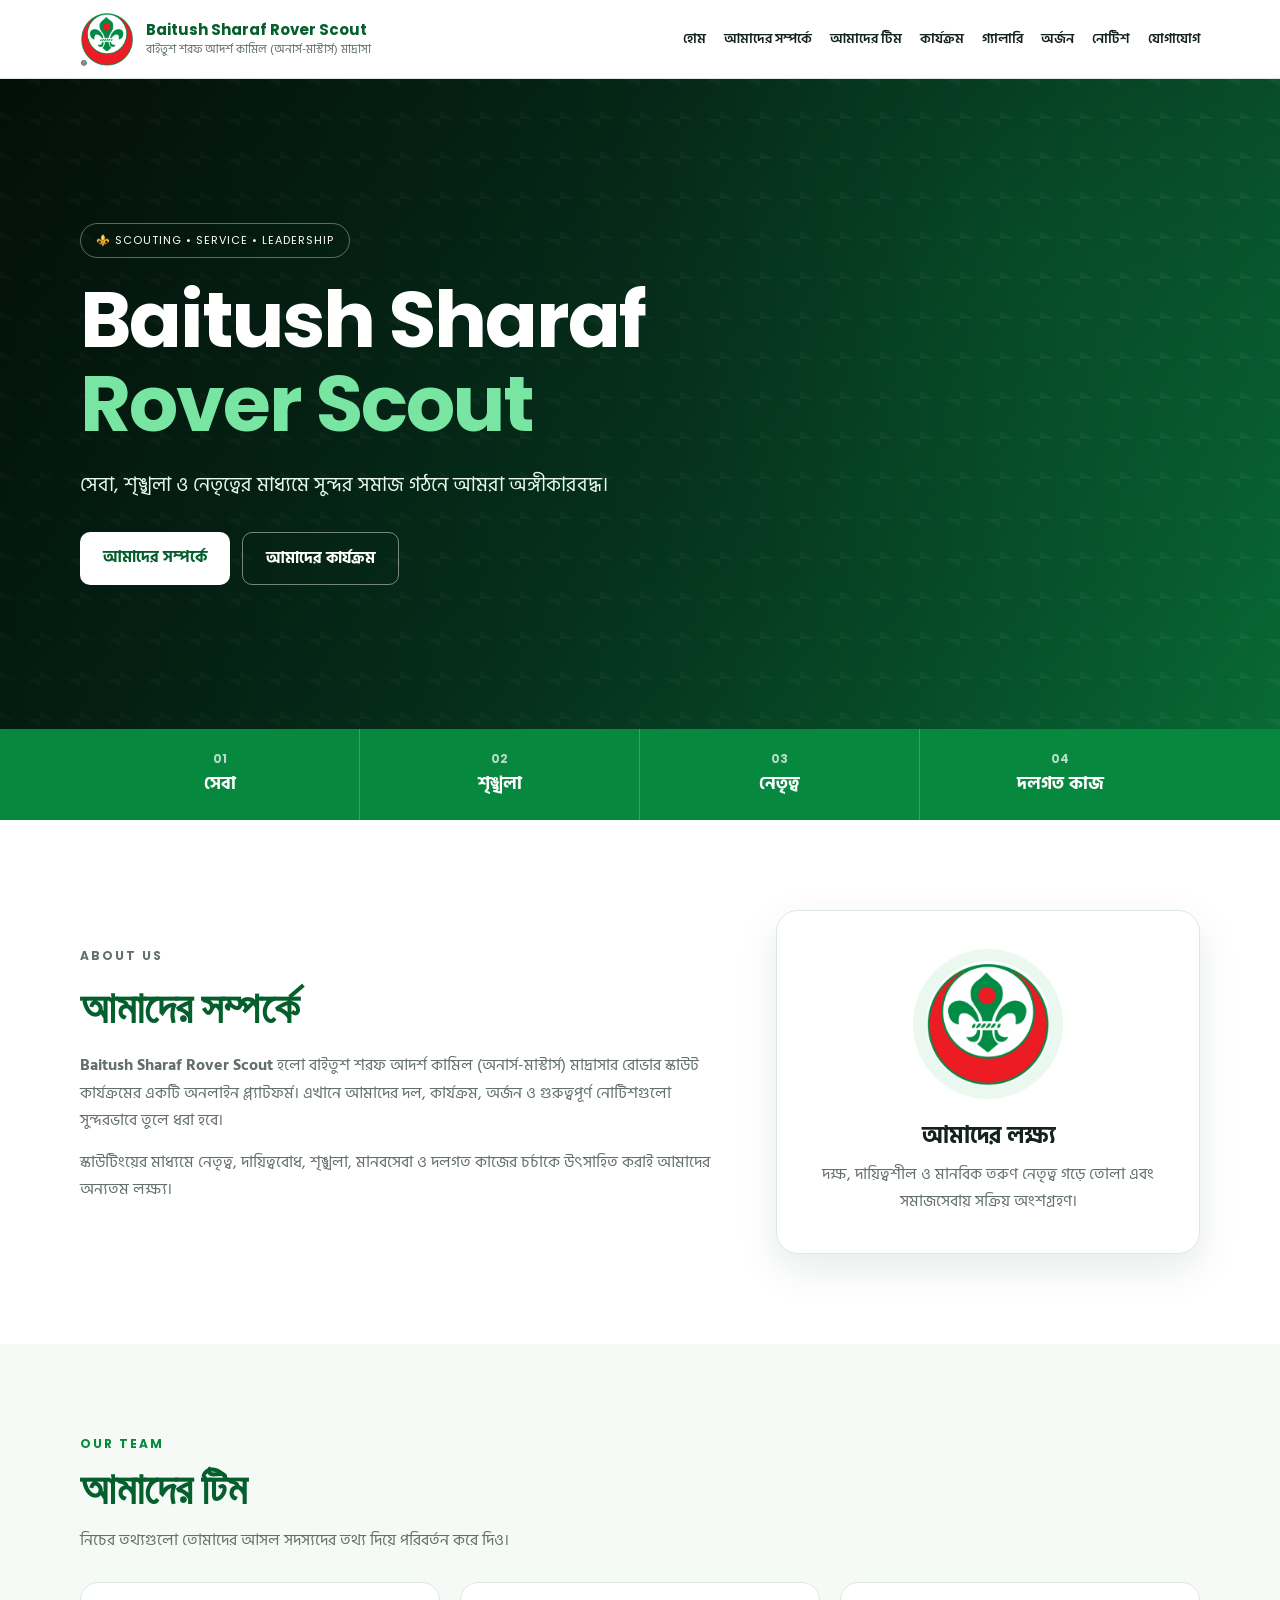
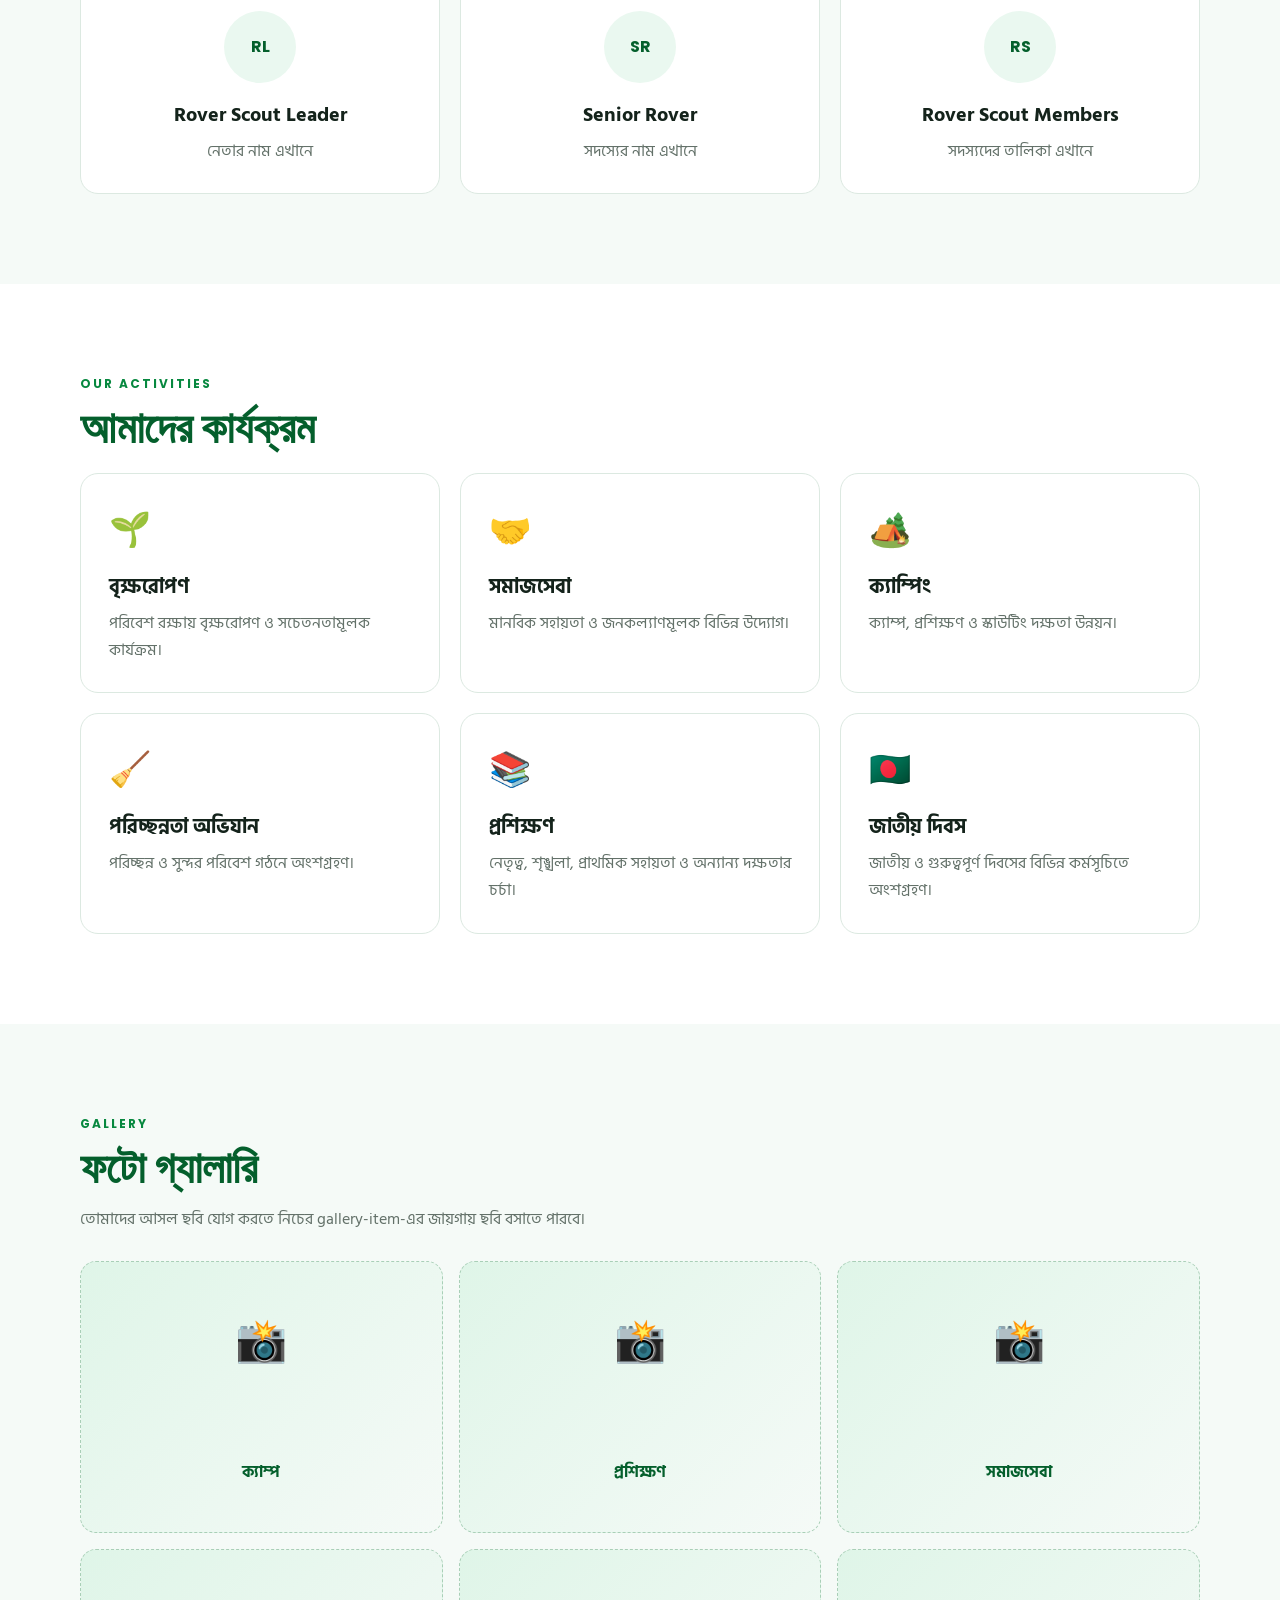
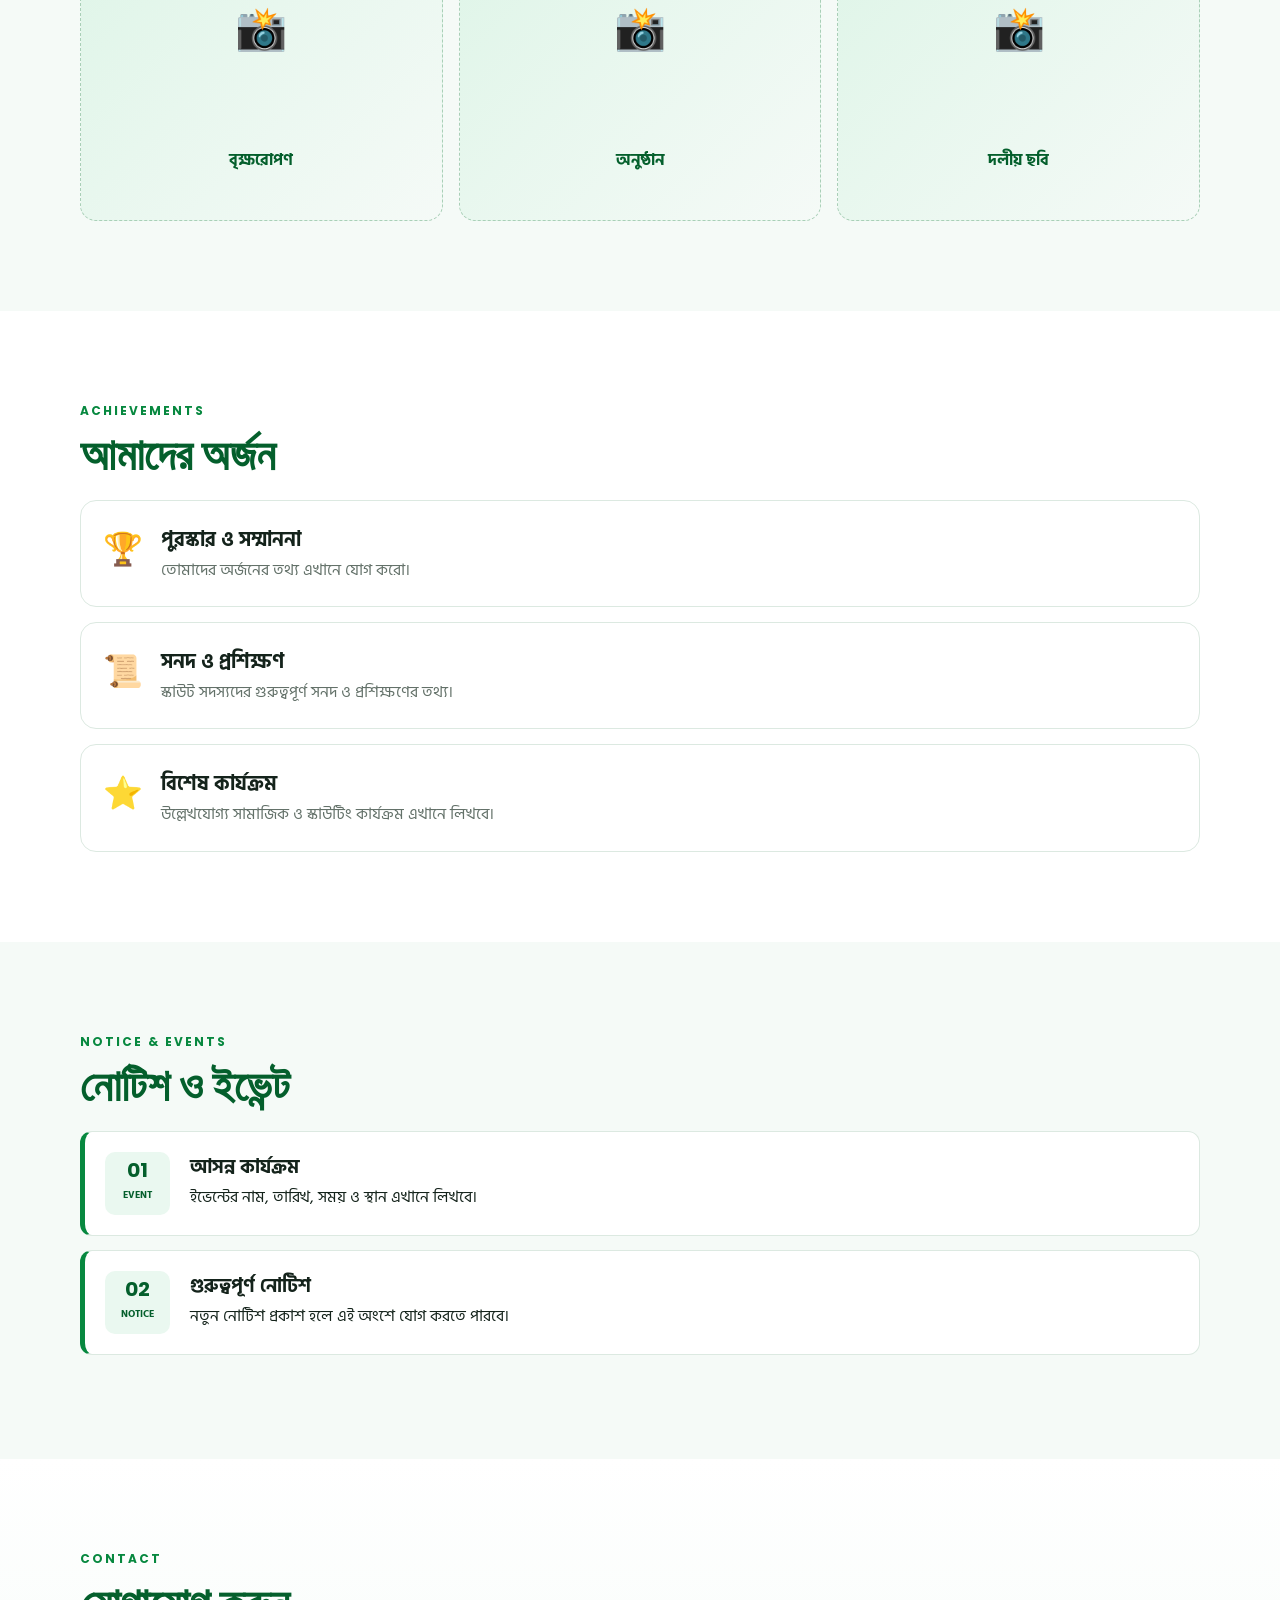
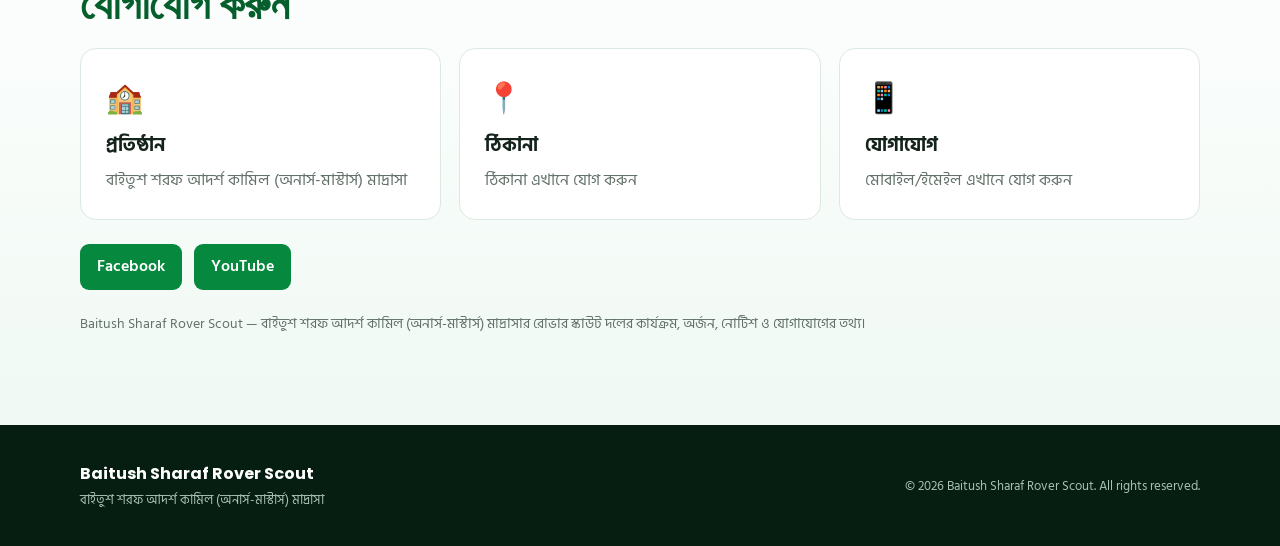
==== index.html @ 9f3e379c "Add files via upload" ====
<!DOCTYPE html>
<html lang="bn">
<head>
  <meta charset="UTF-8">
  <meta name="viewport" content="width=device-width, initial-scale=1.0">
  <meta name="description" content="Baitush Sharaf Rover Scout — বাইতুশ শরফ আদর্শ কামিল (অনার্স-মাস্টার্স) মাদ্রাসার রোভার স্কাউট দলের পরিচিতি, কার্যক্রম, অর্জন, নোটিশ ও যোগাযোগ।">
  <meta name="robots" content="index, follow, max-image-preview:large">
  <meta name="author" content="Baitush Sharaf Rover Scout">
  <meta name="keywords" content="Baitush Sharaf Rover Scout, Baitush Sharaf Adarsha Kamil Madrasa, Rover Scout Bangladesh, বাইতুশ শরফ রোভার স্কাউট">
  <meta property="og:type" content="website">
  <meta property="og:title" content="Baitush Sharaf Rover Scout">
  <meta property="og:description" content="বাইতুশ শরফ আদর্শ কামিল (অনার্স-মাস্টার্স) মাদ্রাসার রোভার স্কাউট দলের অফিসিয়াল ওয়েবসাইট।">
  <meta property="og:image" content="scout-logo.png">
  <meta name="twitter:card" content="summary">
  <title>Baitush Sharaf Rover Scout | বাইতুশ শরফ রোভার স্কাউট</title>

  <!-- Google-friendly structured data. Replace/add the live site URL after hosting. -->
  <script type="application/ld+json">
  {
    "@context": "https://schema.org",
    "@type": "Organization",
    "name": "Baitush Sharaf Rover Scout",
    "alternateName": "বাইতুশ শরফ রোভার স্কাউট",
    "description": "বাইতুশ শরফ আদর্শ কামিল (অনার্স-মাস্টার্স) মাদ্রাসার রোভার স্কাউট দল।",
    "logo": "scout-logo.png"
  }
  </script>
  <link rel="icon" href="scout-logo.png">
  <link rel="stylesheet" href="style.css">
</head>
<body>

<header class="site-header">
  <div class="container nav-wrap">
    <a class="brand" href="#home">
      <img src="scout-logo.png" alt="Scout Logo">
      <div>
        <strong>Baitush Sharaf Rover Scout</strong>
        <span>বাইতুশ শরফ আদর্শ কামিল (অনার্স-মাস্টার্স) মাদ্রাসা</span>
      </div>
    </a>

    <input type="checkbox" id="menu-toggle" class="menu-toggle">
    <label for="menu-toggle" class="menu-btn" aria-label="মেনু খুলুন">☰</label>

    <nav class="nav">
      <a href="#home">হোম</a>
      <a href="#about">আমাদের সম্পর্কে</a>
      <a href="#team">আমাদের টিম</a>
      <a href="#activities">কার্যক্রম</a>
      <a href="#gallery">গ্যালারি</a>
      <a href="#achievements">অর্জন</a>
      <a href="#notice">নোটিশ</a>
      <a href="#contact">যোগাযোগ</a>
    </nav>
  </div>
</header>

<main>
  <section id="home" class="hero">
    <div class="hero-overlay"></div>
    <div class="container hero-content">
      <div class="hero-badge">⚜️ SCOUTING • SERVICE • LEADERSHIP</div>
      <h1>Baitush Sharaf<br><span>Rover Scout</span></h1>
      <p>সেবা, শৃঙ্খলা ও নেতৃত্বের মাধ্যমে সুন্দর সমাজ গঠনে আমরা অঙ্গীকারবদ্ধ।</p>
      <div class="hero-buttons">
        <a class="btn primary" href="#about">আমাদের সম্পর্কে</a>
        <a class="btn secondary" href="#activities">আমাদের কার্যক্রম</a>
      </div>
    </div>
  </section>

  <section class="quick-stats">
    <div class="container stats-grid">
      <div><b>01</b><span>সেবা</span></div>
      <div><b>02</b><span>শৃঙ্খলা</span></div>
      <div><b>03</b><span>নেতৃত্ব</span></div>
      <div><b>04</b><span>দলগত কাজ</span></div>
    </div>
  </section>

  <section id="about" class="section">
    <div class="container two-col">
      <div>
        <p class="eyebrow">ABOUT US</p>
        <h2>আমাদের সম্পর্কে</h2>
        <p>
          <strong>Baitush Sharaf Rover Scout</strong> হলো
          বাইতুশ শরফ আদর্শ কামিল (অনার্স-মাস্টার্স) মাদ্রাসার রোভার স্কাউট কার্যক্রমের
          একটি অনলাইন প্ল্যাটফর্ম। এখানে আমাদের দল, কার্যক্রম, অর্জন ও গুরুত্বপূর্ণ
          নোটিশগুলো সুন্দরভাবে তুলে ধরা হবে।
        </p>
        <p>
          স্কাউটিংয়ের মাধ্যমে নেতৃত্ব, দায়িত্ববোধ, শৃঙ্খলা, মানবসেবা ও দলগত কাজের
          চর্চাকে উৎসাহিত করাই আমাদের অন্যতম লক্ষ্য।
        </p>
      </div>
      <div class="info-card">
        <div class="logo-circle"><img src="scout-logo.png" alt="Bangladesh Scouts logo"></div>
        <h3>আমাদের লক্ষ্য</h3>
        <p>দক্ষ, দায়িত্বশীল ও মানবিক তরুণ নেতৃত্ব গড়ে তোলা এবং সমাজসেবায় সক্রিয় অংশগ্রহণ।</p>
      </div>
    </div>
  </section>

  <section id="team" class="section alt">
    <div class="container">
      <p class="eyebrow">OUR TEAM</p>
      <h2>আমাদের টিম</h2>
      <p class="section-intro">নিচের তথ্যগুলো তোমাদের আসল সদস্যদের তথ্য দিয়ে পরিবর্তন করে দিও।</p>
      <div class="cards three">
        <article class="card person">
          <div class="avatar">RL</div>
          <h3>Rover Scout Leader</h3>
          <p>নেতার নাম এখানে</p>
        </article>
        <article class="card person">
          <div class="avatar">SR</div>
          <h3>Senior Rover</h3>
          <p>সদস্যের নাম এখানে</p>
        </article>
        <article class="card person">
          <div class="avatar">RS</div>
          <h3>Rover Scout Members</h3>
          <p>সদস্যদের তালিকা এখানে</p>
        </article>
      </div>
    </div>
  </section>

  <section id="activities" class="section">
    <div class="container">
      <p class="eyebrow">OUR ACTIVITIES</p>
      <h2>আমাদের কার্যক্রম</h2>
      <div class="cards three">
        <article class="card activity"><div class="icon">🌱</div><h3>বৃক্ষরোপণ</h3><p>পরিবেশ রক্ষায় বৃক্ষরোপণ ও সচেতনতামূলক কার্যক্রম।</p></article>
        <article class="card activity"><div class="icon">🤝</div><h3>সমাজসেবা</h3><p>মানবিক সহায়তা ও জনকল্যাণমূলক বিভিন্ন উদ্যোগ।</p></article>
        <article class="card activity"><div class="icon">🏕️</div><h3>ক্যাম্পিং</h3><p>ক্যাম্প, প্রশিক্ষণ ও স্কাউটিং দক্ষতা উন্নয়ন।</p></article>
        <article class="card activity"><div class="icon">🧹</div><h3>পরিচ্ছন্নতা অভিযান</h3><p>পরিচ্ছন্ন ও সুন্দর পরিবেশ গঠনে অংশগ্রহণ।</p></article>
        <article class="card activity"><div class="icon">📚</div><h3>প্রশিক্ষণ</h3><p>নেতৃত্ব, শৃঙ্খলা, প্রাথমিক সহায়তা ও অন্যান্য দক্ষতার চর্চা।</p></article>
        <article class="card activity"><div class="icon">🇧🇩</div><h3>জাতীয় দিবস</h3><p>জাতীয় ও গুরুত্বপূর্ণ দিবসের বিভিন্ন কর্মসূচিতে অংশগ্রহণ।</p></article>
      </div>
    </div>
  </section>

  <section id="gallery" class="section alt">
    <div class="container">
      <p class="eyebrow">GALLERY</p>
      <h2>ফটো গ্যালারি</h2>
      <p class="section-intro">তোমাদের আসল ছবি যোগ করতে নিচের gallery-item-এর জায়গায় ছবি বসাতে পারবে।</p>
      <div class="gallery">
        <div class="gallery-item"><span>📸</span><p>ক্যাম্প</p></div>
        <div class="gallery-item"><span>📸</span><p>প্রশিক্ষণ</p></div>
        <div class="gallery-item"><span>📸</span><p>সমাজসেবা</p></div>
        <div class="gallery-item"><span>📸</span><p>বৃক্ষরোপণ</p></div>
        <div class="gallery-item"><span>📸</span><p>অনুষ্ঠান</p></div>
        <div class="gallery-item"><span>📸</span><p>দলীয় ছবি</p></div>
      </div>
    </div>
  </section>

  <section id="achievements" class="section">
    <div class="container">
      <p class="eyebrow">ACHIEVEMENTS</p>
      <h2>আমাদের অর্জন</h2>
      <div class="achievement-list">
        <div class="achievement"><span>🏆</span><div><h3>পুরস্কার ও সম্মাননা</h3><p>তোমাদের অর্জনের তথ্য এখানে যোগ করো।</p></div></div>
        <div class="achievement"><span>📜</span><div><h3>সনদ ও প্রশিক্ষণ</h3><p>স্কাউট সদস্যদের গুরুত্বপূর্ণ সনদ ও প্রশিক্ষণের তথ্য।</p></div></div>
        <div class="achievement"><span>⭐</span><div><h3>বিশেষ কার্যক্রম</h3><p>উল্লেখযোগ্য সামাজিক ও স্কাউটিং কার্যক্রম এখানে লিখবে।</p></div></div>
      </div>
    </div>
  </section>

  <section id="notice" class="section alt">
    <div class="container">
      <p class="eyebrow">NOTICE & EVENTS</p>
      <h2>নোটিশ ও ইভেন্ট</h2>
      <div class="notice-box">
        <div class="notice-date"><b>01</b><small>EVENT</small></div>
        <div><h3>আসন্ন কার্যক্রম</h3><p>ইভেন্টের নাম, তারিখ, সময় ও স্থান এখানে লিখবে।</p></div>
      </div>
      <div class="notice-box">
        <div class="notice-date"><b>02</b><small>NOTICE</small></div>
        <div><h3>গুরুত্বপূর্ণ নোটিশ</h3><p>নতুন নোটিশ প্রকাশ হলে এই অংশে যোগ করতে পারবে।</p></div>
      </div>
    </div>
  </section>

  <section id="contact" class="section contact">
    <div class="container">
      <p class="eyebrow">CONTACT</p>
      <h2>যোগাযোগ করুন</h2>
      <div class="contact-grid">
        <div class="contact-card"><span>🏫</span><h3>প্রতিষ্ঠান</h3><p>বাইতুশ শরফ আদর্শ কামিল (অনার্স-মাস্টার্স) মাদ্রাসা</p></div>
        <div class="contact-card"><span>📍</span><h3>ঠিকানা</h3><p>ঠিকানা এখানে যোগ করুন</p></div>
        <div class="contact-card"><span>📱</span><h3>যোগাযোগ</h3><p>মোবাইল/ইমেইল এখানে যোগ করুন</p></div>
      </div>
      <div class="social">
        <a href="#" aria-label="Facebook">Facebook</a>
        <a href="#" aria-label="YouTube">YouTube</a>
      </div>
      <p class="search-note">
        Baitush Sharaf Rover Scout — বাইতুশ শরফ আদর্শ কামিল (অনার্স-মাস্টার্স) মাদ্রাসার রোভার স্কাউট দলের
        কার্যক্রম, অর্জন, নোটিশ ও যোগাযোগের তথ্য।
      </p>
    </div>
  </section>
</main>

<footer class="footer">
  <div class="container footer-wrap">
    <div>
      <strong>Baitush Sharaf Rover Scout</strong>
      <p>বাইতুশ শরফ আদর্শ কামিল (অনার্স-মাস্টার্স) মাদ্রাসা</p>
    </div>
    <p>© 2026 Baitush Sharaf Rover Scout. All rights reserved.</p>
  </div>
</footer>

<script>
  // Mobile menu closes after selecting a section.
  document.querySelectorAll('.nav a').forEach(link => {
    link.addEventListener('click', () => {
      document.getElementById('menu-toggle').checked = false;
    });
  });
</script>
</body>
</html>
---- style.css ----
@import url('https://fonts.googleapis.com/css2?family=Hind+Siliguri:wght@400;500;600;700&family=Poppins:wght@400;500;600;700;800&display=swap');

:root{
  --green:#07883f;
  --green-dark:#045f2c;
  --green-soft:#eaf8f0;
  --red:#ef1725;
  --ink:#14231b;
  --muted:#637169;
  --white:#fff;
  --line:#dce9e1;
  --shadow:0 15px 40px rgba(6,70,36,.10);
}

*{box-sizing:border-box;margin:0;padding:0}
html{scroll-behavior:smooth}
body{font-family:'Hind Siliguri',sans-serif;color:var(--ink);background:#fff;line-height:1.7}
a{text-decoration:none;color:inherit}
.container{width:min(1120px,92%);margin:auto}

.site-header{position:sticky;top:0;z-index:50;background:rgba(255,255,255,.96);backdrop-filter:blur(12px);border-bottom:1px solid var(--line)}
.nav-wrap{min-height:78px;display:flex;align-items:center;justify-content:space-between;gap:25px}
.brand{display:flex;align-items:center;gap:12px;min-width:0}
.brand img{width:54px;height:54px;object-fit:contain}
.brand strong{display:block;font-family:Poppins,sans-serif;font-size:15px;color:var(--green-dark);line-height:1.3}
.brand span{display:block;font-size:12px;color:var(--muted);line-height:1.35;margin-top:3px}
.nav{display:flex;align-items:center;gap:18px;font-weight:600;font-size:14px}
.nav a{transition:.2s}
.nav a:hover{color:var(--green)}
.menu-toggle,.menu-btn{display:none}

.hero{min-height:650px;position:relative;display:grid;place-items:center;overflow:hidden;background:
 radial-gradient(circle at 80% 25%,rgba(7,136,63,.18),transparent 35%),
 linear-gradient(135deg,#061c11 0%,#073f24 55%,#086a35 100%)}
.hero:before{content:"";position:absolute;inset:0;background-image:linear-gradient(30deg,rgba(255,255,255,.04) 12%,transparent 12.5%,transparent 87%,rgba(255,255,255,.04) 87.5%);background-size:40px 40px}
.hero-overlay{position:absolute;inset:0;background:linear-gradient(90deg,rgba(0,0,0,.45),transparent)}
.hero-content{position:relative;color:#fff;padding:90px 0}
.hero-badge{display:inline-block;border:1px solid rgba(255,255,255,.35);border-radius:999px;padding:7px 15px;font-family:Poppins,sans-serif;font-size:11px;letter-spacing:1px;margin-bottom:20px}
.hero h1{font-family:Poppins,sans-serif;font-size:clamp(42px,7vw,78px);line-height:1.08;letter-spacing:-2px}
.hero h1 span{color:#78e5a3}
.hero p{font-size:20px;max-width:680px;margin:22px 0 30px;color:#e7f8ed}
.hero-buttons{display:flex;gap:12px;flex-wrap:wrap}
.btn{display:inline-block;padding:12px 23px;border-radius:10px;font-weight:700;transition:.2s}
.btn.primary{background:#fff;color:var(--green-dark)}
.btn.secondary{border:1px solid rgba(255,255,255,.45);color:#fff}
.btn:hover{transform:translateY(-2px)}

.quick-stats{background:var(--green);color:#fff}
.stats-grid{display:grid;grid-template-columns:repeat(4,1fr)}
.stats-grid div{padding:20px;border-right:1px solid rgba(255,255,255,.2);text-align:center}
.stats-grid div:last-child{border:0}
.stats-grid b{display:block;font-family:Poppins;font-size:12px;opacity:.7}
.stats-grid span{font-size:18px;font-weight:700}

.section{padding:90px 0}
.alt{background:#f5faf7}
.eyebrow{font-family:Poppins,sans-serif;color:var(--green);font-size:12px;font-weight:700;letter-spacing:2px;margin-bottom:8px}
h2{font-family:Poppins,sans-serif;font-size:clamp(30px,4vw,44px);line-height:1.2;margin-bottom:18px;color:var(--green-dark)}
.section-intro{color:var(--muted);margin:-7px 0 28px}
.two-col{display:grid;grid-template-columns:1.5fr 1fr;gap:60px;align-items:center}
.two-col p{color:var(--muted);margin-bottom:15px}
.info-card{background:#fff;border:1px solid var(--line);border-radius:22px;padding:38px;box-shadow:var(--shadow);text-align:center}
.logo-circle{width:150px;height:150px;margin:0 auto 18px;border-radius:50%;display:grid;place-items:center;background:var(--green-soft)}
.logo-circle img{width:125px;height:125px;object-fit:contain;border-radius:50%}
.info-card h3{font-size:23px;margin-bottom:5px}
.info-card p{margin:0}

.cards{display:grid;gap:20px}
.cards.three{grid-template-columns:repeat(3,1fr)}
.card{background:#fff;border:1px solid var(--line);border-radius:18px;padding:28px;transition:.25s}
.card:hover{transform:translateY(-5px);box-shadow:var(--shadow)}
.person{text-align:center}
.avatar{width:72px;height:72px;border-radius:50%;margin:0 auto 15px;display:grid;place-items:center;background:var(--green-soft);color:var(--green-dark);font-family:Poppins;font-weight:700}
.card h3{font-size:20px;margin-bottom:6px}
.card p{color:var(--muted)}
.activity .icon{font-size:34px;margin-bottom:10px}

.gallery{display:grid;grid-template-columns:repeat(3,1fr);gap:16px}
.gallery-item{aspect-ratio:4/3;border-radius:16px;background:linear-gradient(135deg,#dff5e8,#f5faf7);border:1px dashed #a9cfb7;display:grid;place-items:center;text-align:center;color:var(--green-dark)}
.gallery-item span{font-size:42px;display:block}
.gallery-item p{font-weight:700;margin-top:-10px}

.achievement-list{display:grid;gap:15px}
.achievement{display:flex;gap:18px;align-items:flex-start;background:#fff;border:1px solid var(--line);padding:22px;border-radius:16px}
.achievement>span{font-size:32px}
.achievement h3{font-size:20px}
.achievement p{color:var(--muted)}

.notice-box{display:flex;gap:20px;background:#fff;border:1px solid var(--line);border-left:5px solid var(--green);padding:20px;border-radius:12px;margin:14px 0}
.notice-date{min-width:65px;text-align:center;background:var(--green-soft);border-radius:10px;padding:8px;color:var(--green-dark)}
.notice-date b{font-family:Poppins;font-size:20px;display:block;line-height:1}
.notice-date small{font-size:10px;font-weight:700}

.contact{background:linear-gradient(180deg,#fff,#f0f9f4)}
.contact-grid{display:grid;grid-template-columns:repeat(3,1fr);gap:18px}
.contact-card{background:#fff;border:1px solid var(--line);padding:25px;border-radius:16px}
.contact-card>span{font-size:30px}
.contact-card h3{margin:5px 0}
.contact-card p{color:var(--muted)}
.social{display:flex;gap:12px;margin-top:24px}
.social a{padding:9px 17px;border-radius:9px;background:var(--green);color:#fff;font-weight:600}

.footer{background:#061d12;color:#d8ebe0;padding:35px 0}
.footer-wrap{display:flex;justify-content:space-between;gap:20px;align-items:center}
.footer strong{font-family:Poppins;color:#fff}
.footer p{font-size:13px;color:#a8c1b2}

@media(max-width:1000px){
  .nav{gap:11px;font-size:13px}
}
@media(max-width:800px){
  .nav-wrap{min-height:70px}
  .brand img{width:48px;height:48px}
  .brand strong{font-size:13px}
  .brand span{font-size:10px}
  .menu-btn{display:block;font-size:27px;cursor:pointer;color:var(--green-dark)}
  .nav{position:absolute;left:4%;right:4%;top:76px;display:none;flex-direction:column;align-items:stretch;gap:0;background:#fff;border:1px solid var(--line);border-radius:14px;box-shadow:var(--shadow);padding:8px}
  .nav a{padding:10px 13px;border-radius:8px}
  .nav a:hover{background:var(--green-soft)}
  .menu-toggle:checked~.nav{display:flex}
  .hero{min-height:580px}
  .two-col{grid-template-columns:1fr;gap:30px}
  .cards.three,.gallery,.contact-grid{grid-template-columns:1fr 1fr}
}
@media(max-width:560px){
  .hero-content{padding:70px 0}
  .hero h1{font-size:43px}
  .hero p{font-size:17px}
  .stats-grid{grid-template-columns:1fr 1fr}
  .stats-grid div:nth-child(2){border-right:0}
  .stats-grid div{border-bottom:1px solid rgba(255,255,255,.2)}
  .section{padding:65px 0}
  .cards.three,.gallery,.contact-grid{grid-template-columns:1fr}
  .footer-wrap{flex-direction:column;align-items:flex-start}
}

.search-note{margin-top:22px;max-width:850px;color:var(--muted);font-size:14px}
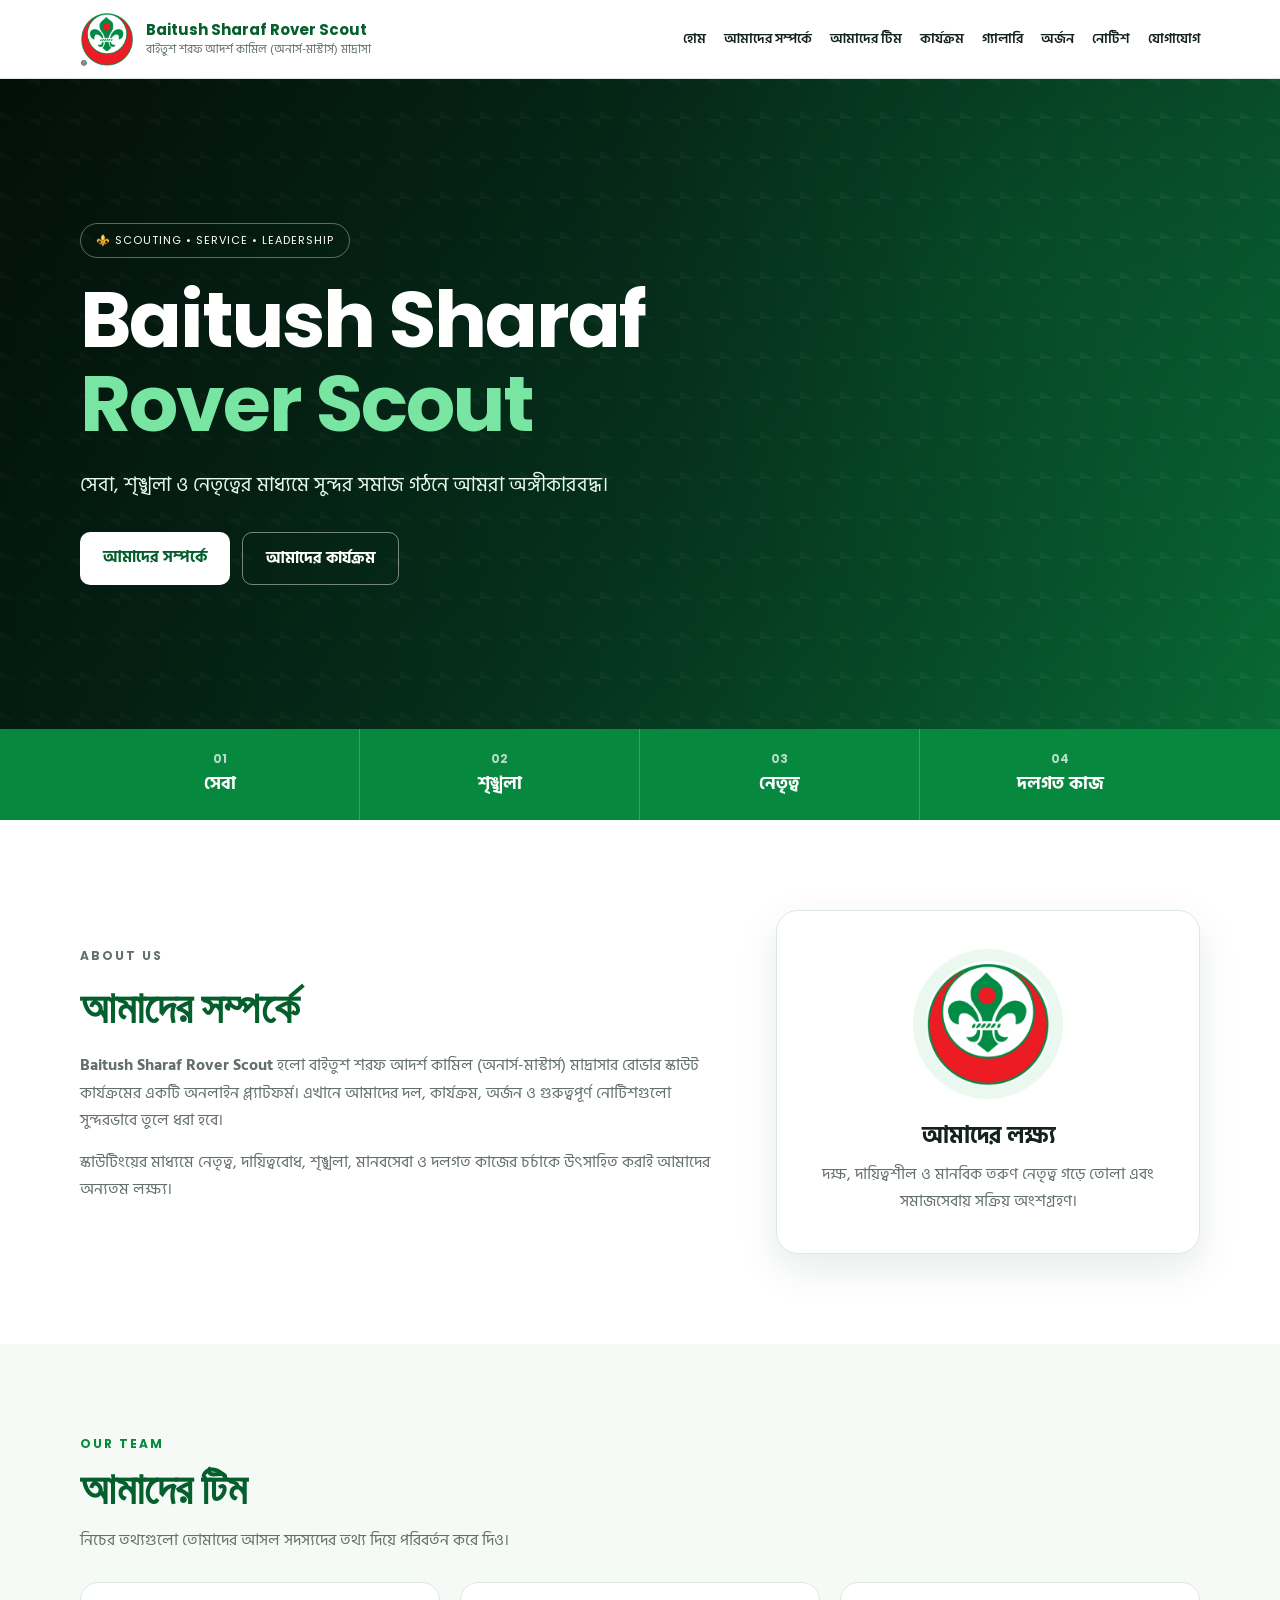
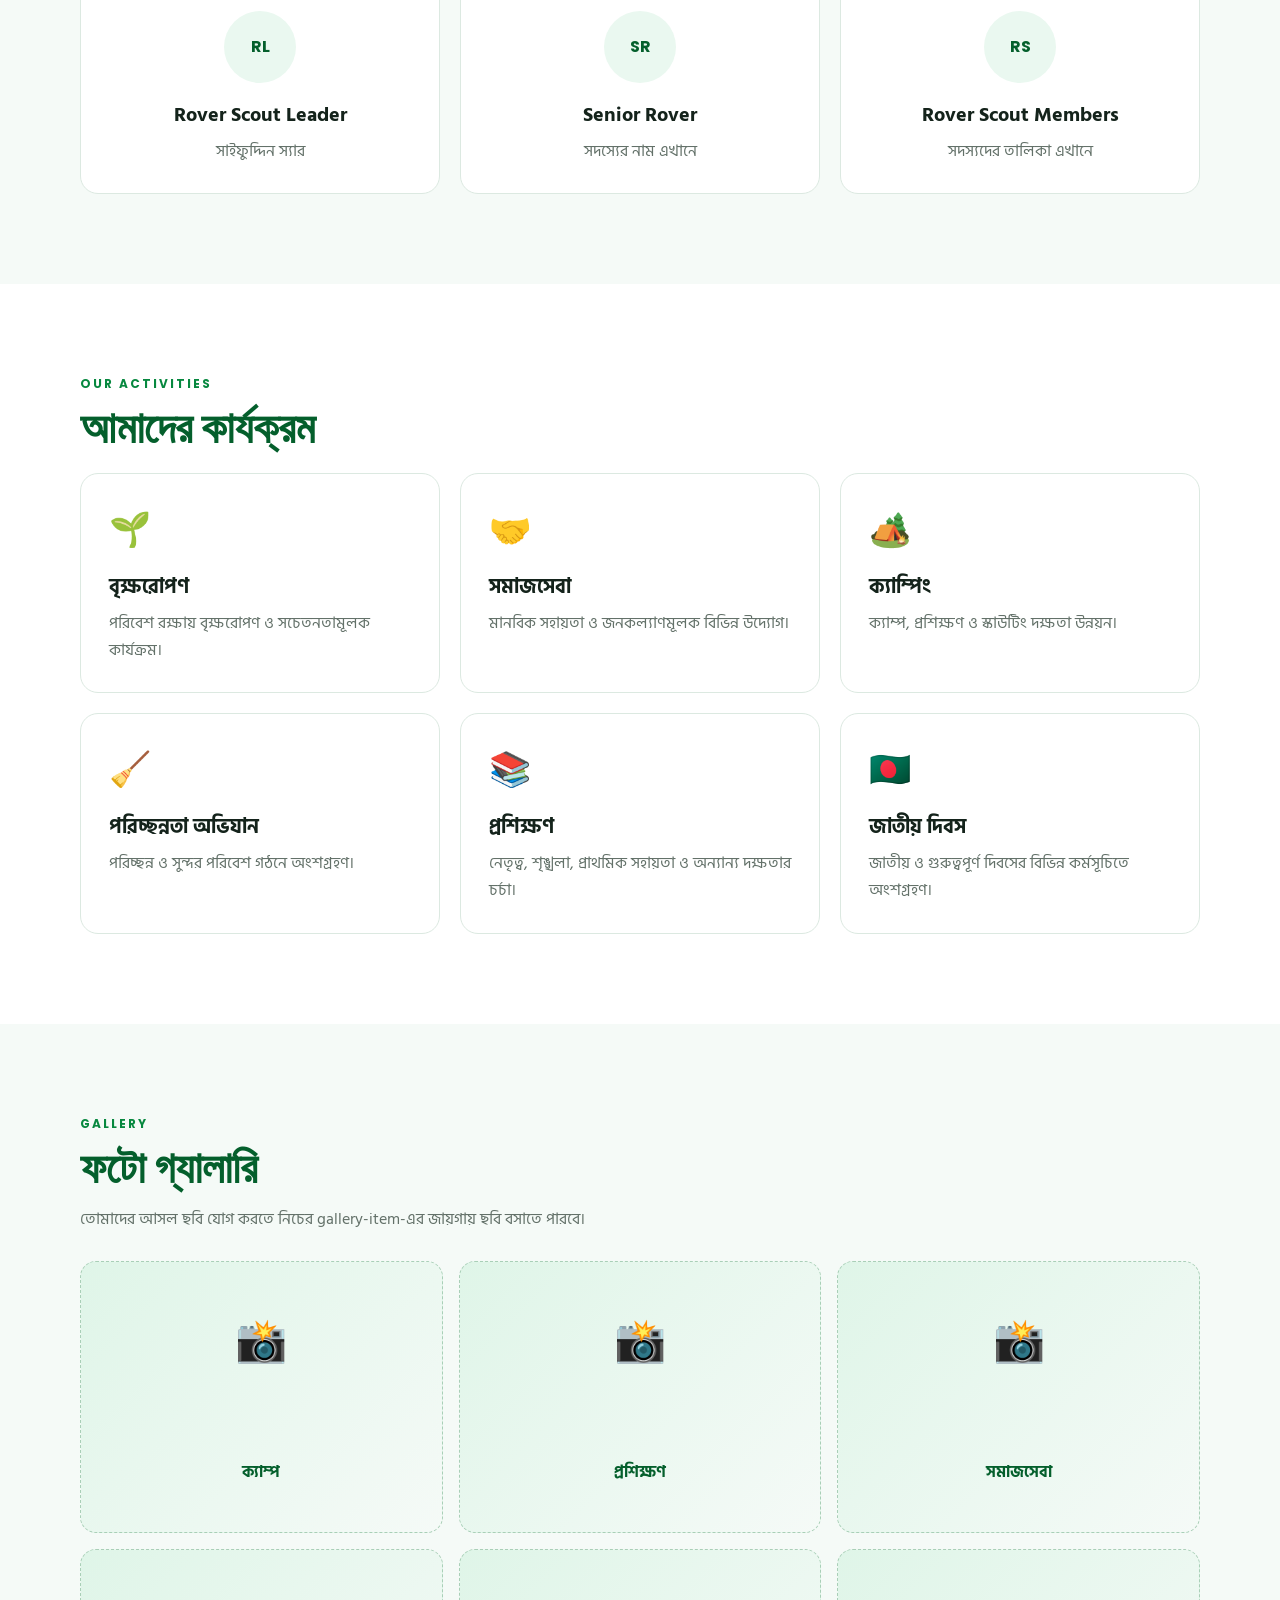
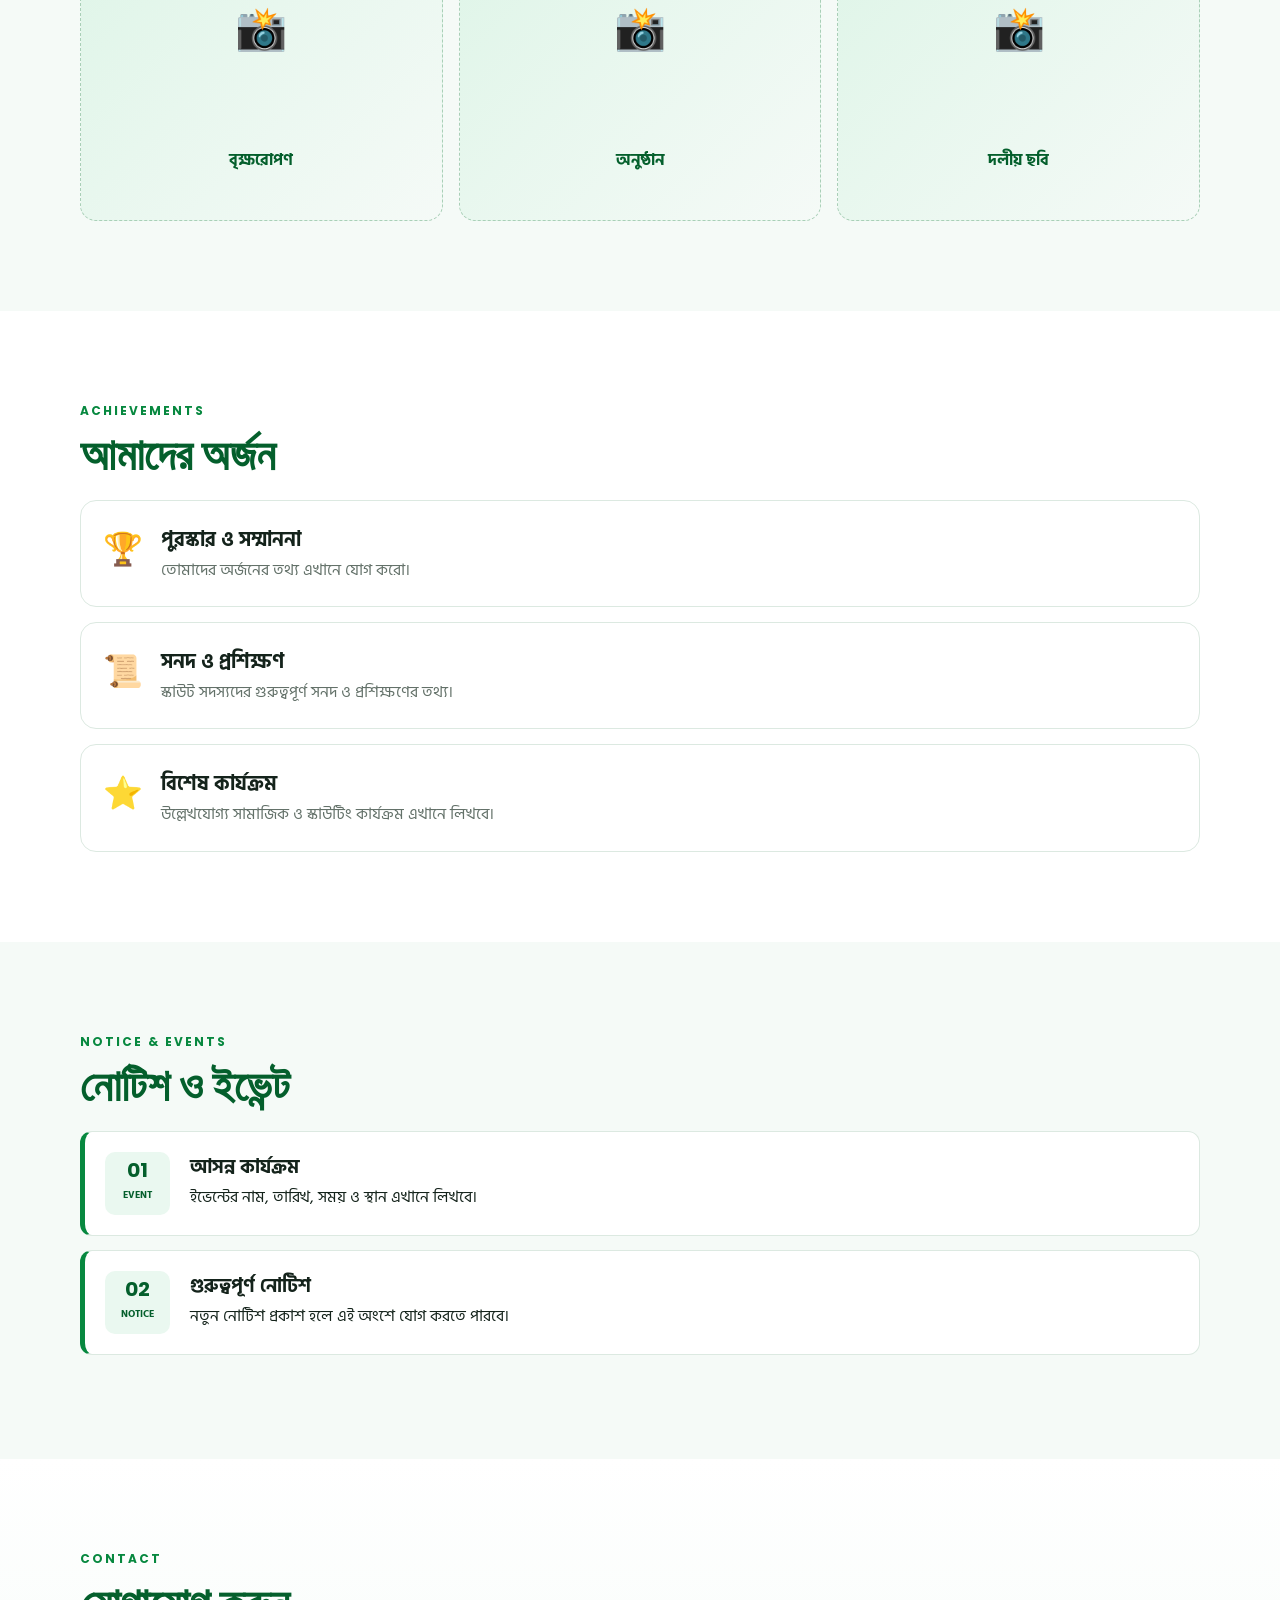
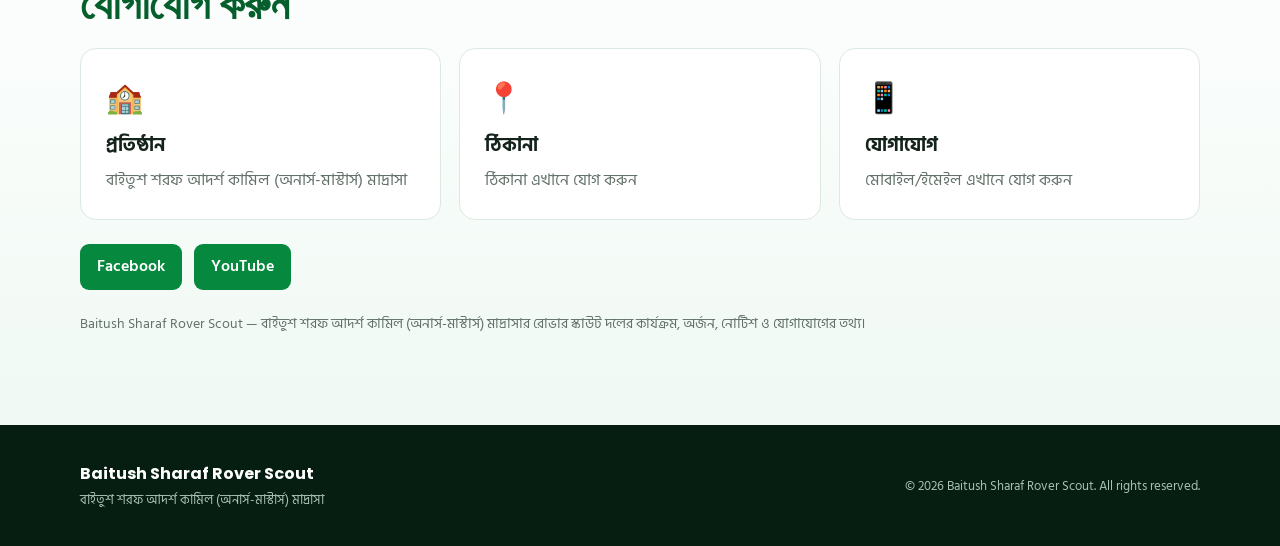
==== commit b301a5b0: "Update leader name in index.html" ====
--- a/index.html
+++ b/index.html
@@ -112,7 +112,7 @@
         <article class="card person">
           <div class="avatar">RL</div>
           <h3>Rover Scout Leader</h3>
-          <p>নেতার নাম এখানে</p>
+          <p>সাইফুদ্দিন স্যার </p>
         </article>
         <article class="card person">
           <div class="avatar">SR</div>
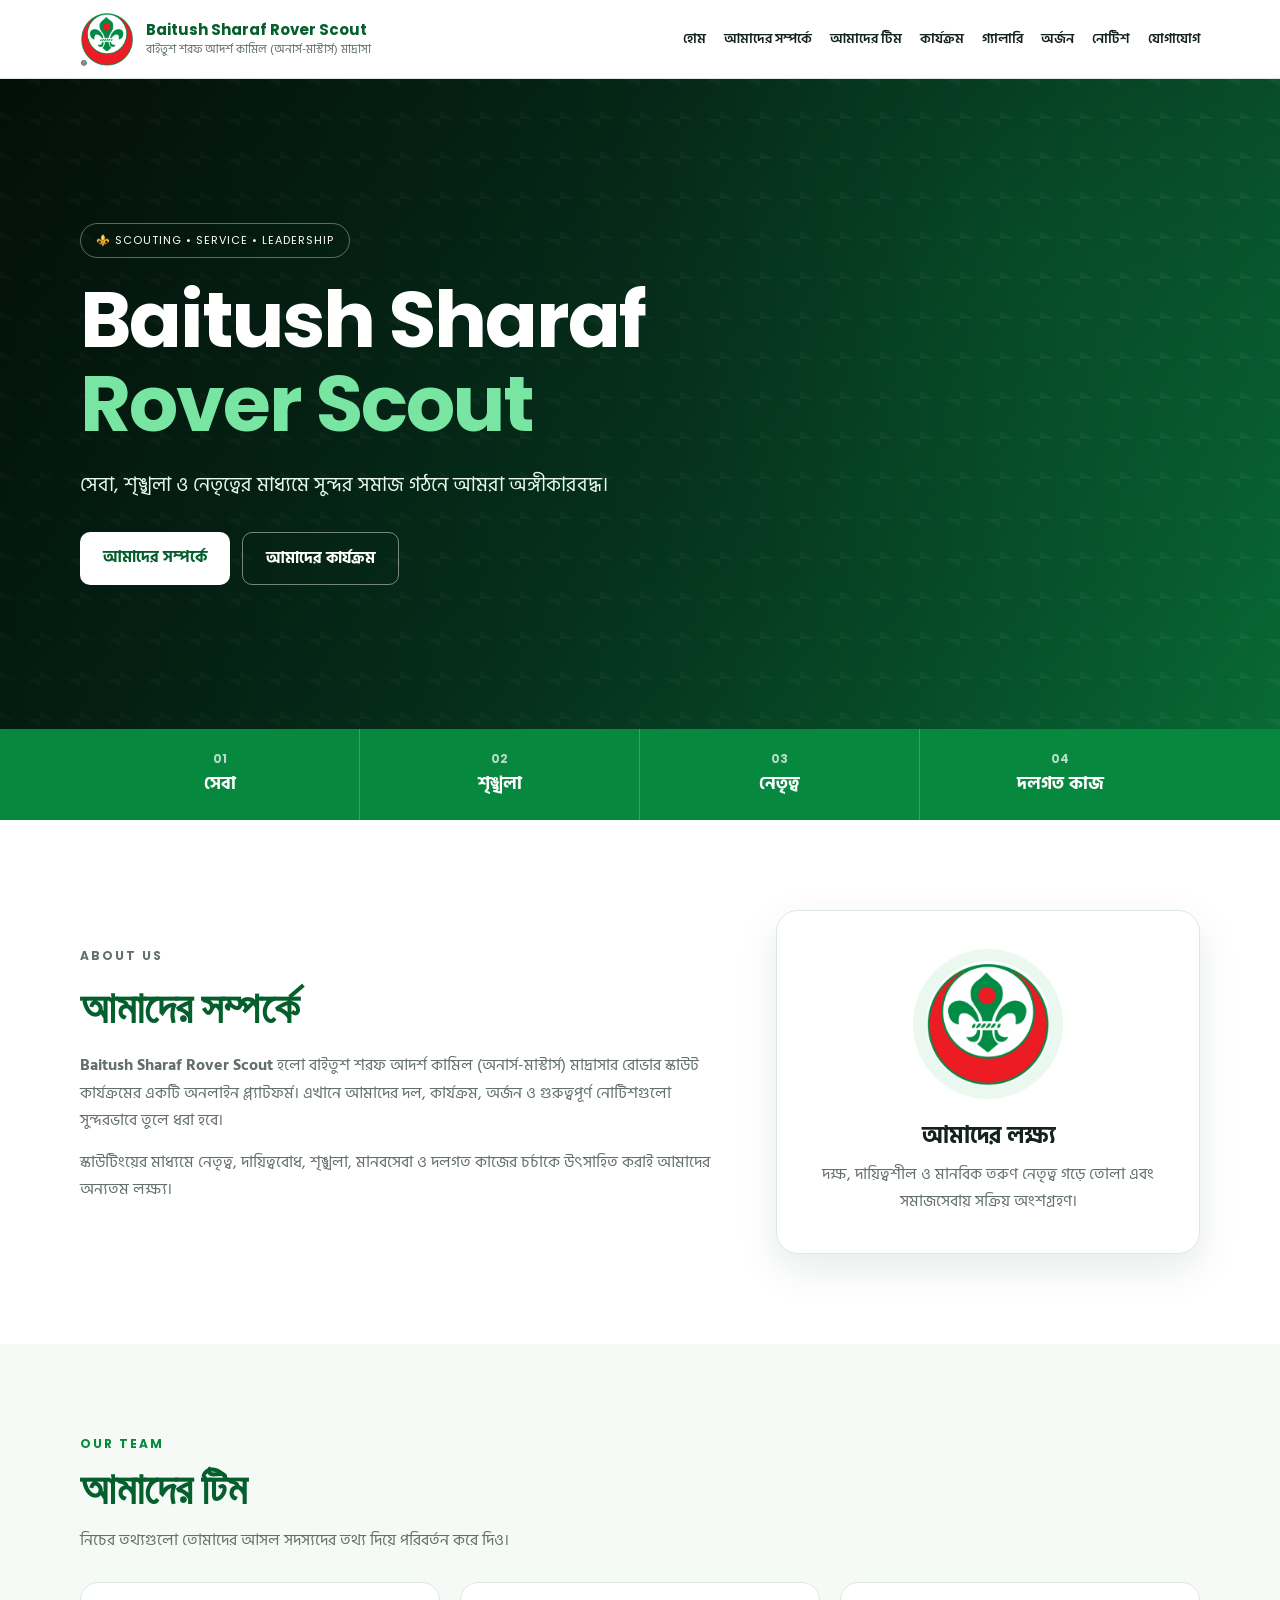
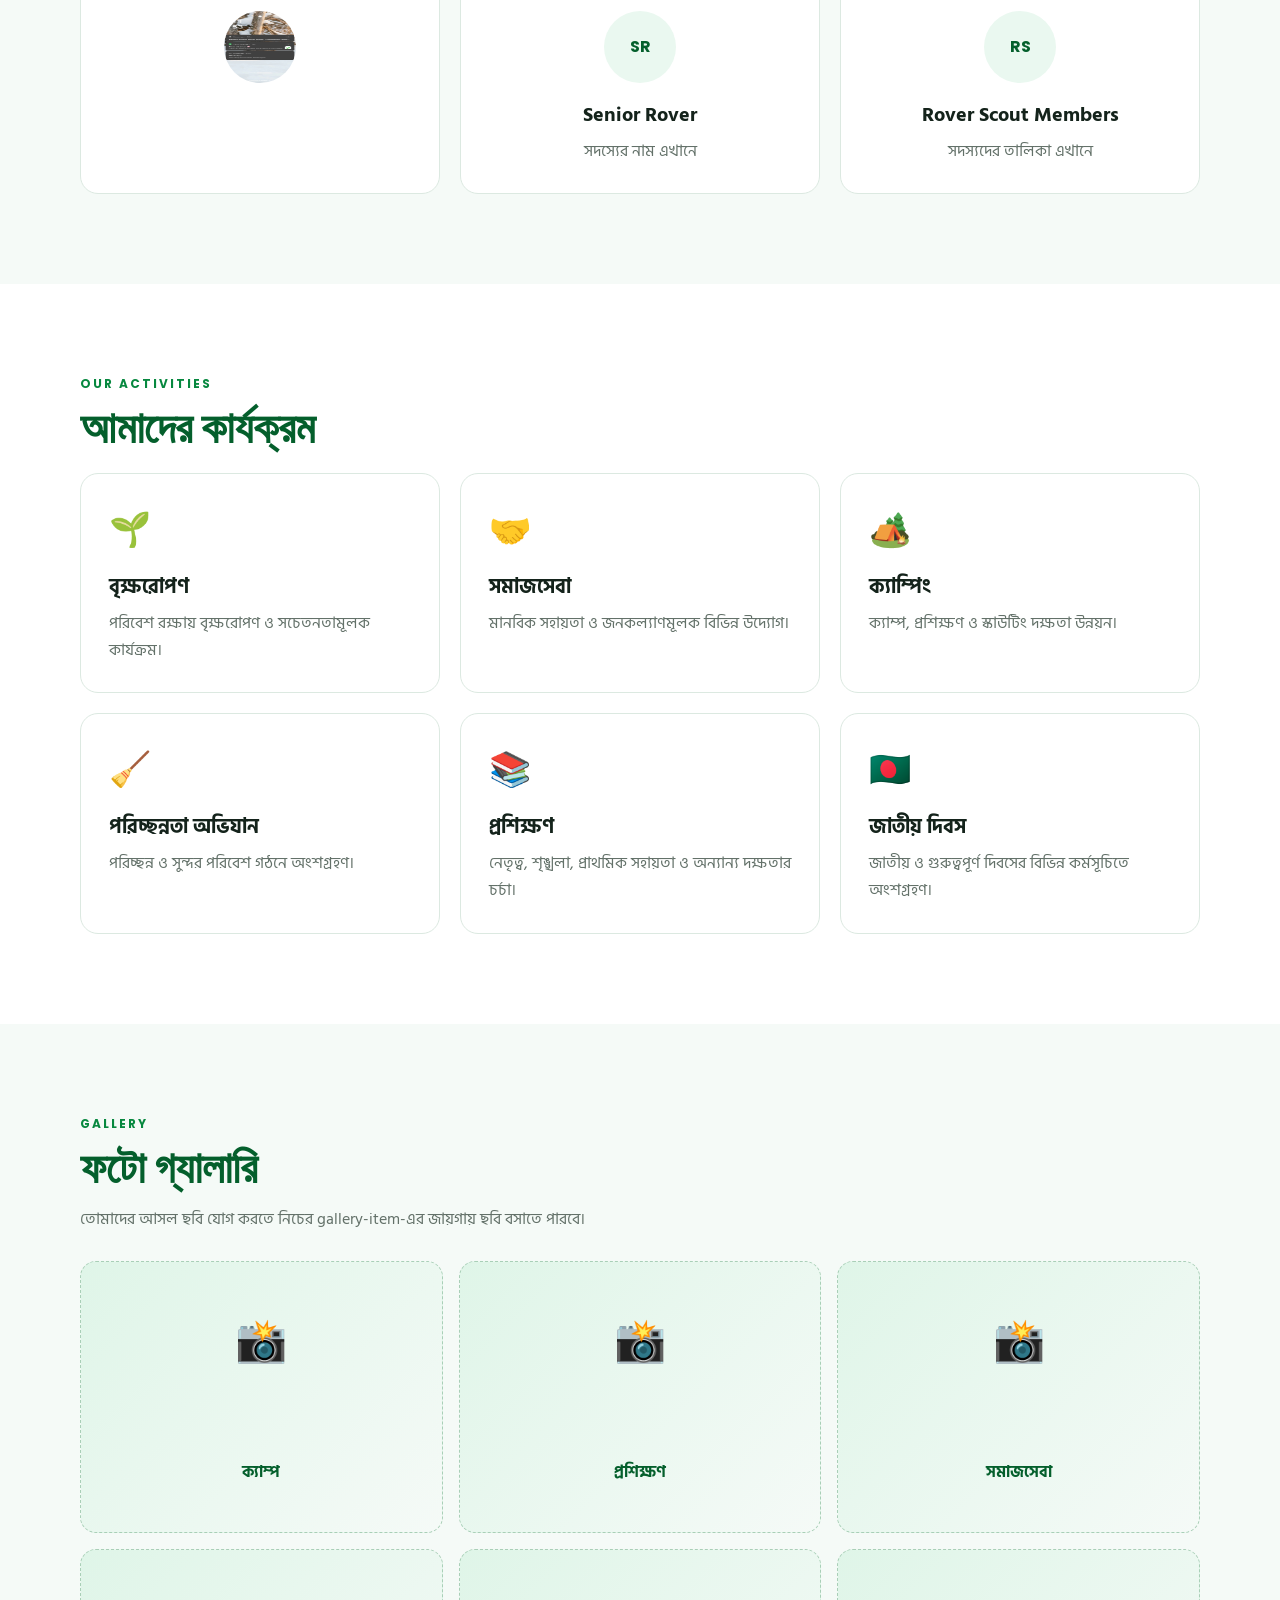
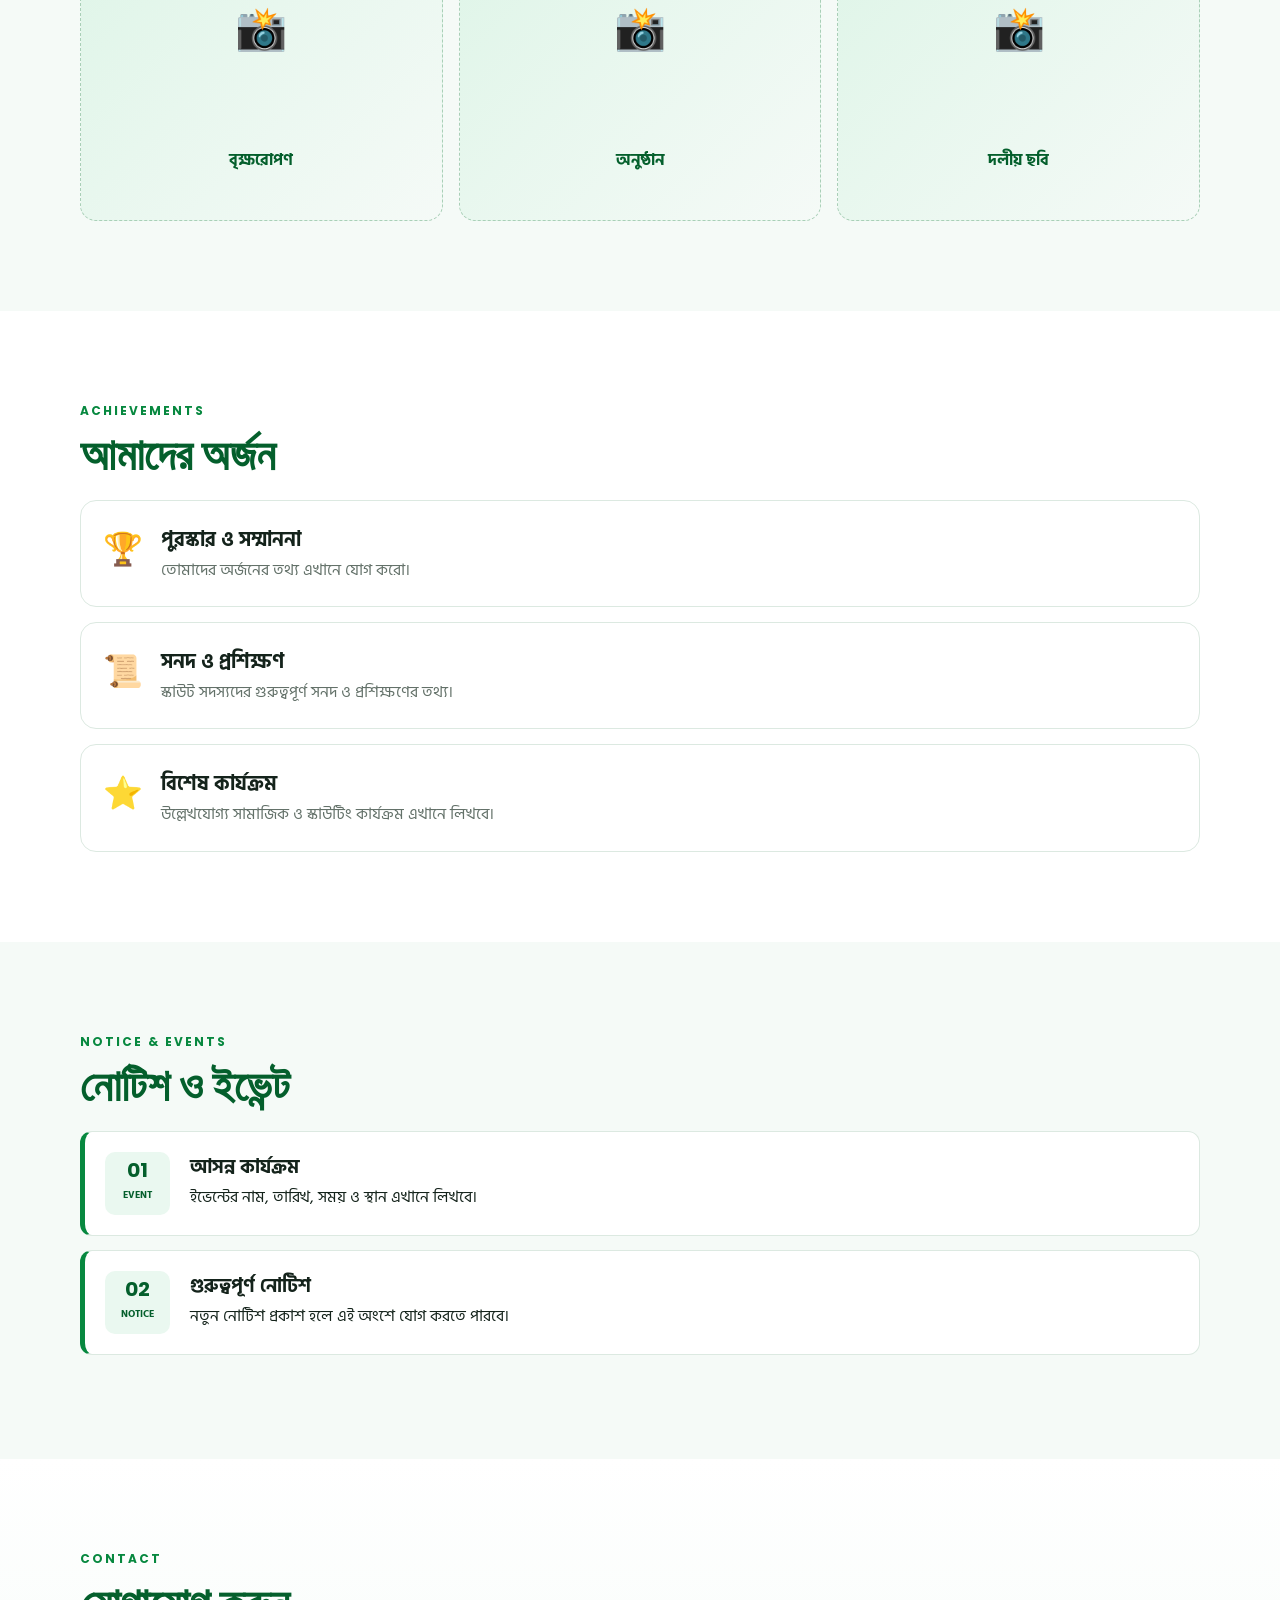
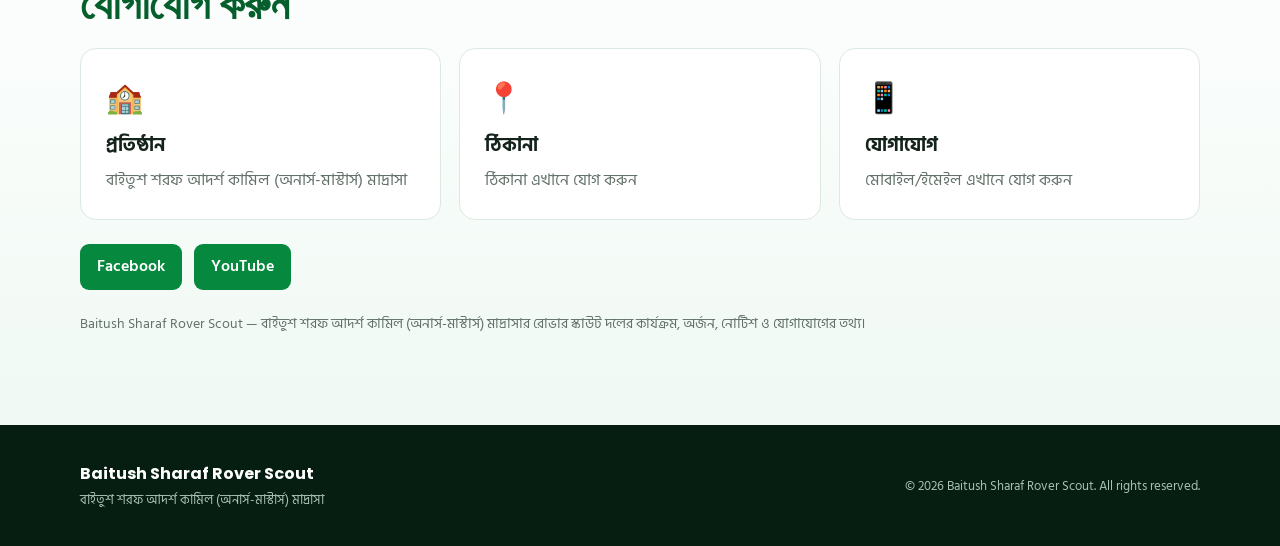
==== commit 78df8376: "Update index.html" ====
--- a/index.html
+++ b/index.html
@@ -110,9 +110,7 @@
       <p class="section-intro">নিচের তথ্যগুলো তোমাদের আসল সদস্যদের তথ্য দিয়ে পরিবর্তন করে দিও।</p>
       <div class="cards three">
         <article class="card person">
-          <div class="avatar">RL</div>
-          <h3>Rover Scout Leader</h3>
-          <p>সাইফুদ্দিন স্যার </p>
+          <img class="avatar" src="Screenshot_2026-09-16-23-53-38-78_035d55d4552197c94b0185899d8a326c.jpg" alt="সাইফুদ্দিন স্যার">
         </article>
         <article class="card person">
           <div class="avatar">SR</div>
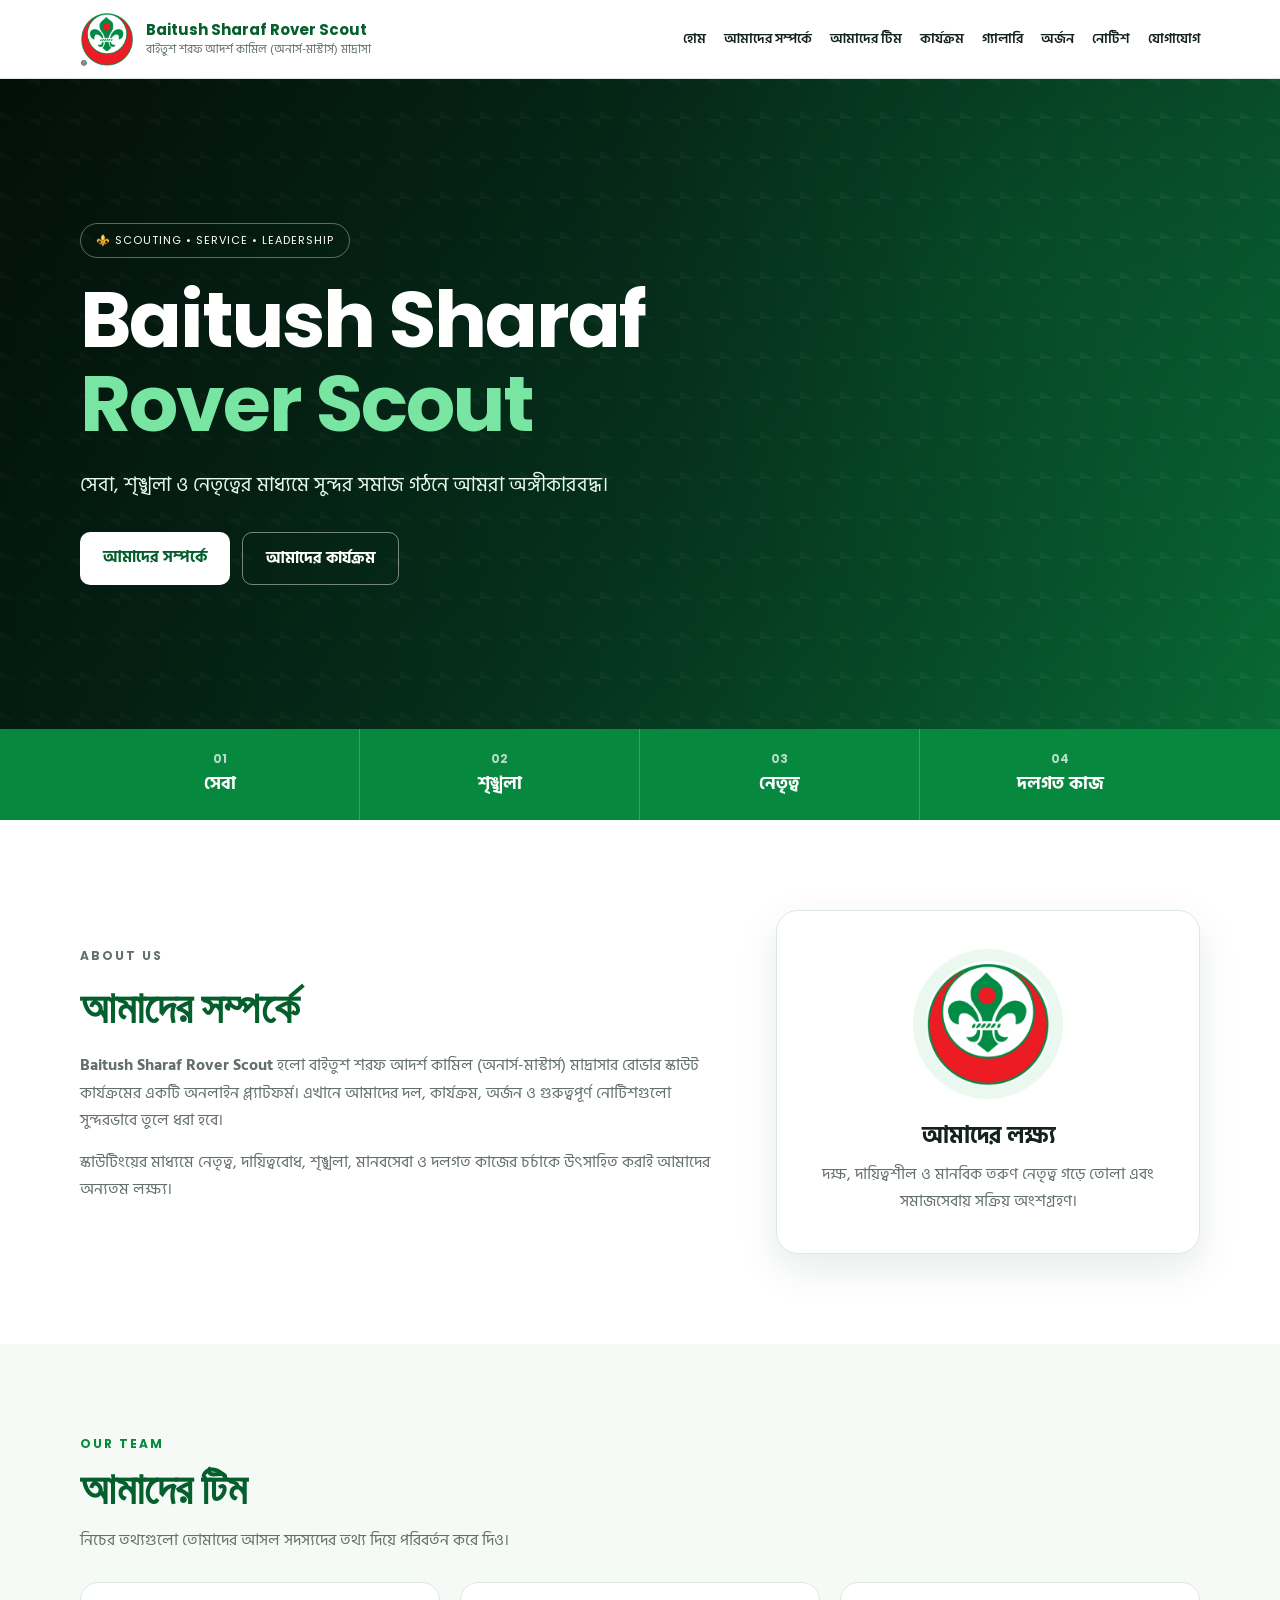
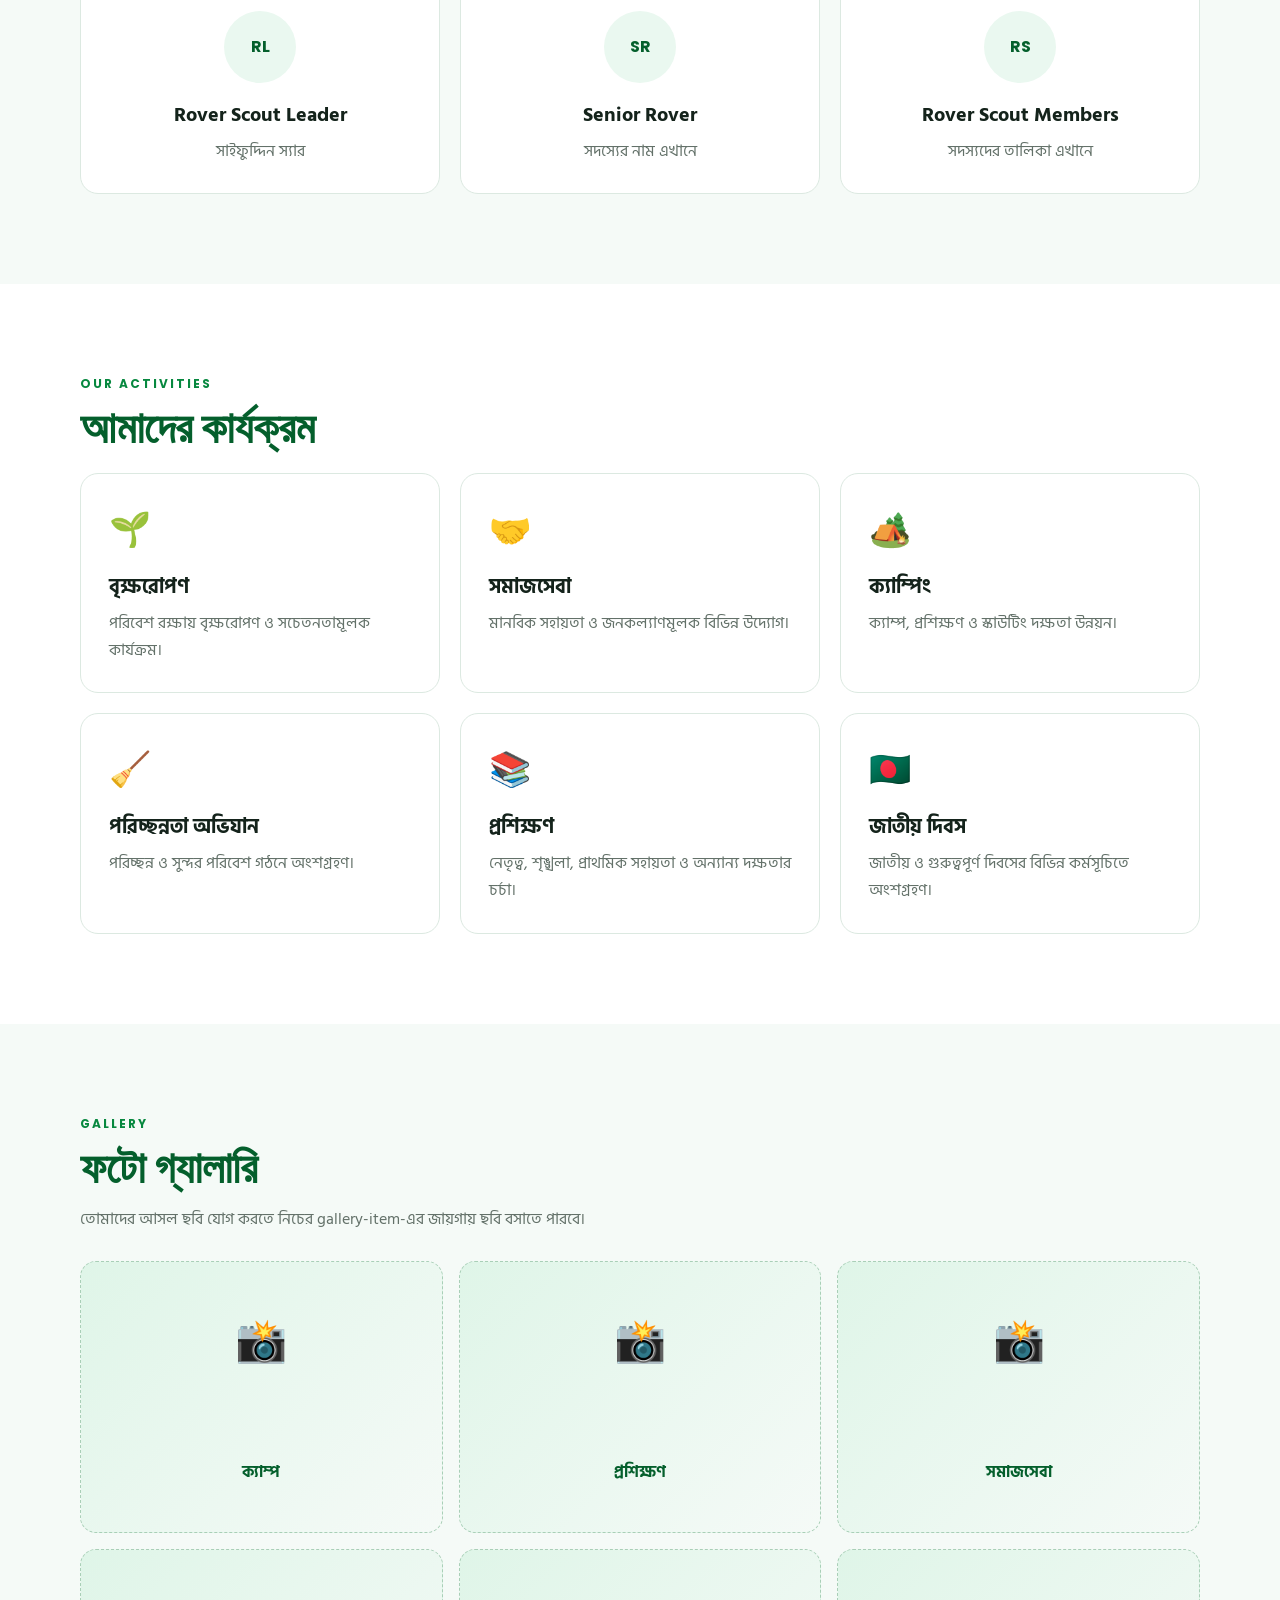
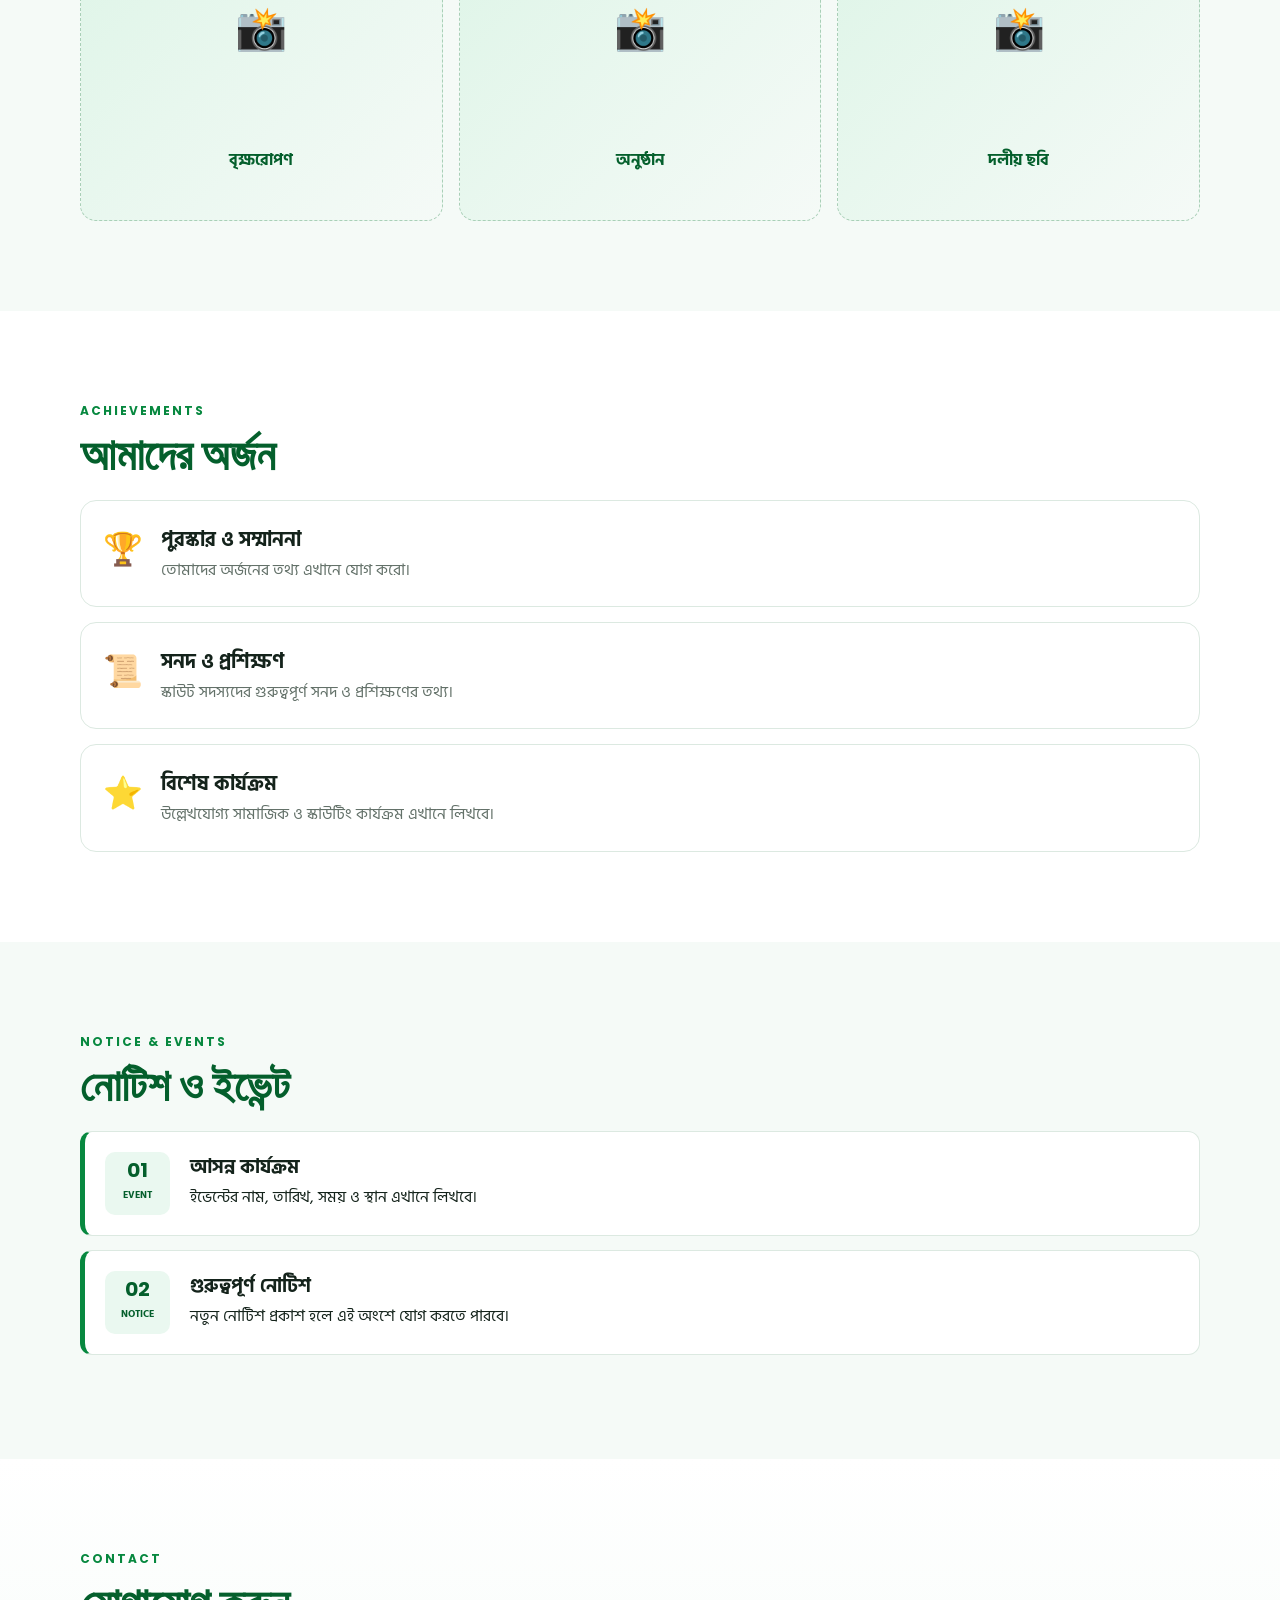
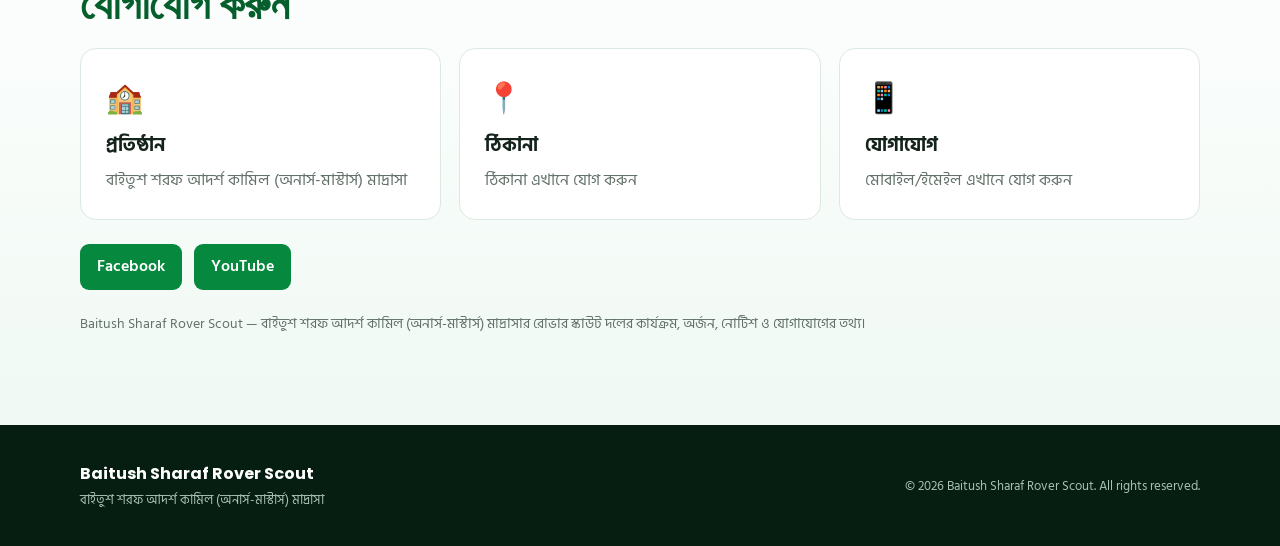
==== commit 86db85a7: "Update team member card with new avatar and title" ====
--- a/index.html
+++ b/index.html
@@ -110,7 +110,9 @@
       <p class="section-intro">নিচের তথ্যগুলো তোমাদের আসল সদস্যদের তথ্য দিয়ে পরিবর্তন করে দিও।</p>
       <div class="cards three">
         <article class="card person">
-          <img class="avatar" src="Screenshot_2026-09-16-23-53-38-78_035d55d4552197c94b0185899d8a326c.jpg" alt="সাইফুদ্দিন স্যার">
+  <div class="avatar">RL</div>
+  <h3>Rover Scout Leader</h3>
+  <p>সাইফুদ্দিন স্যার</p>
         </article>
         <article class="card person">
           <div class="avatar">SR</div>
